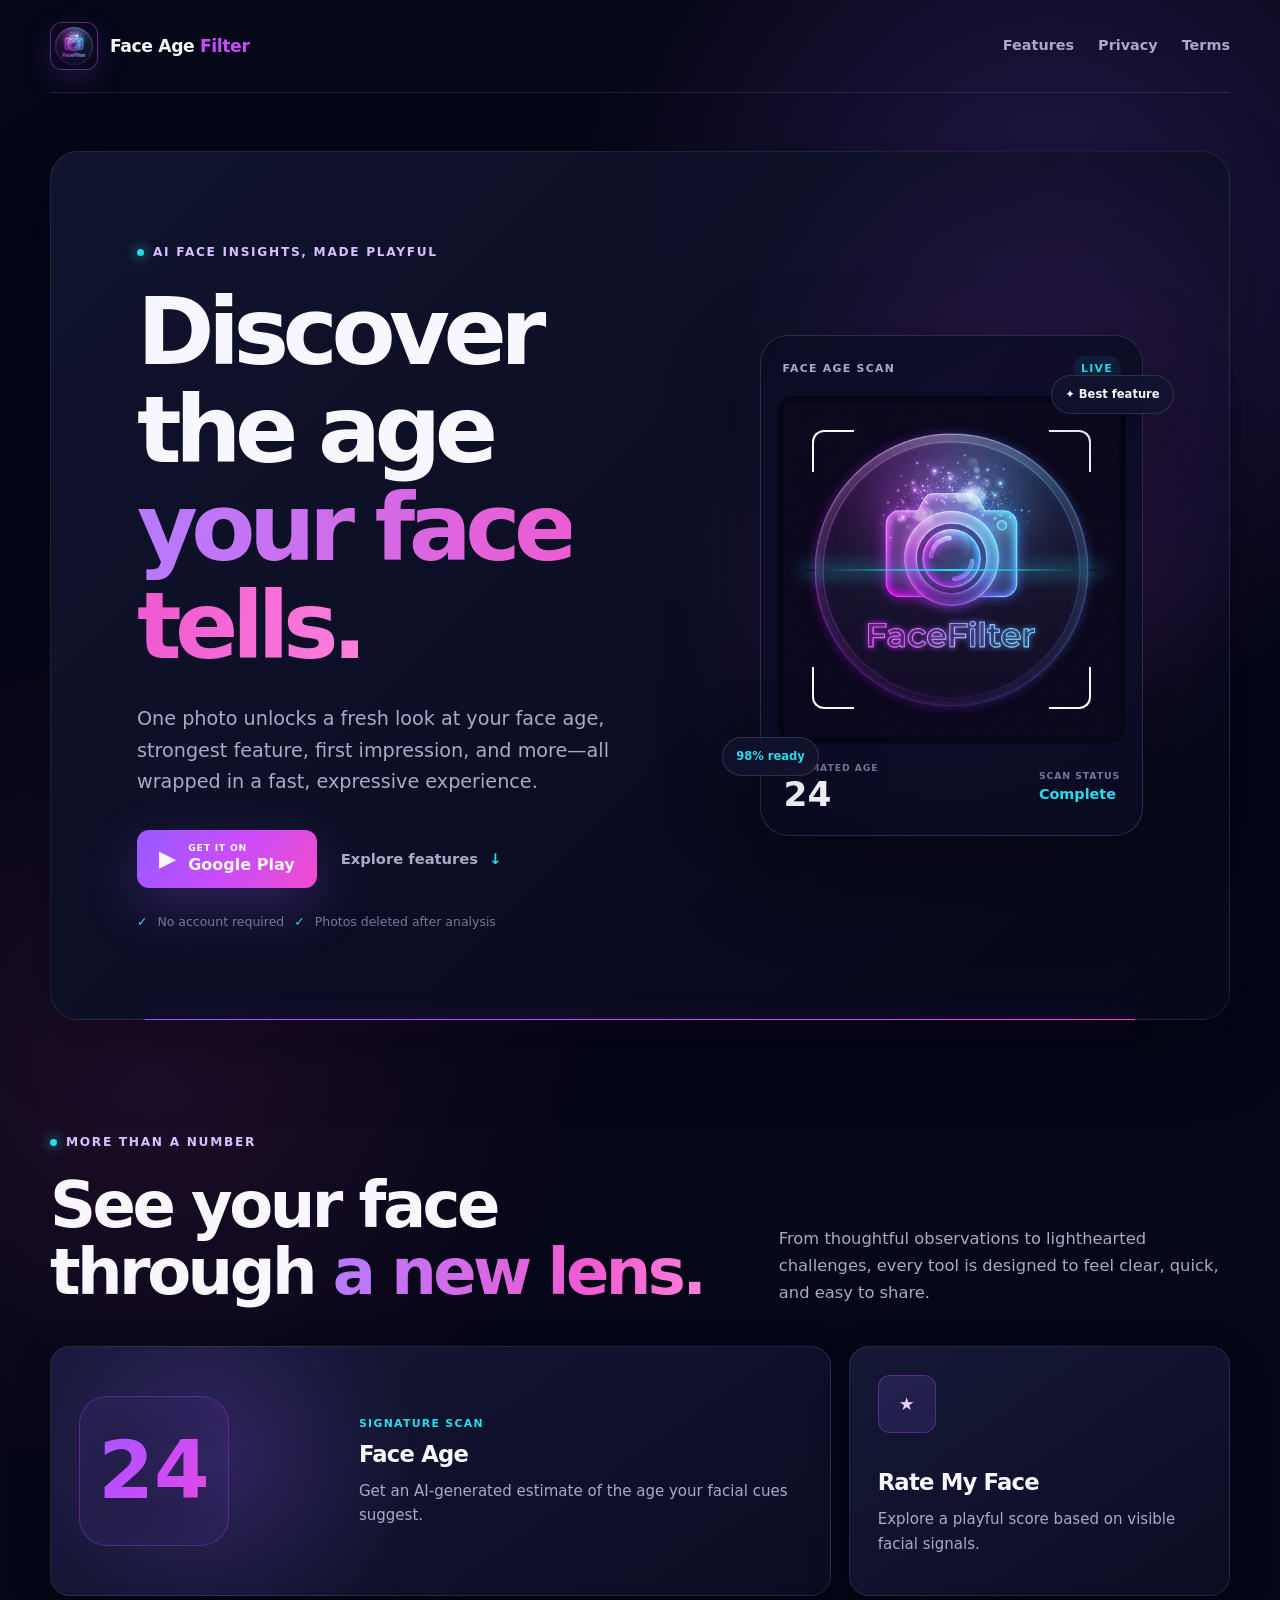
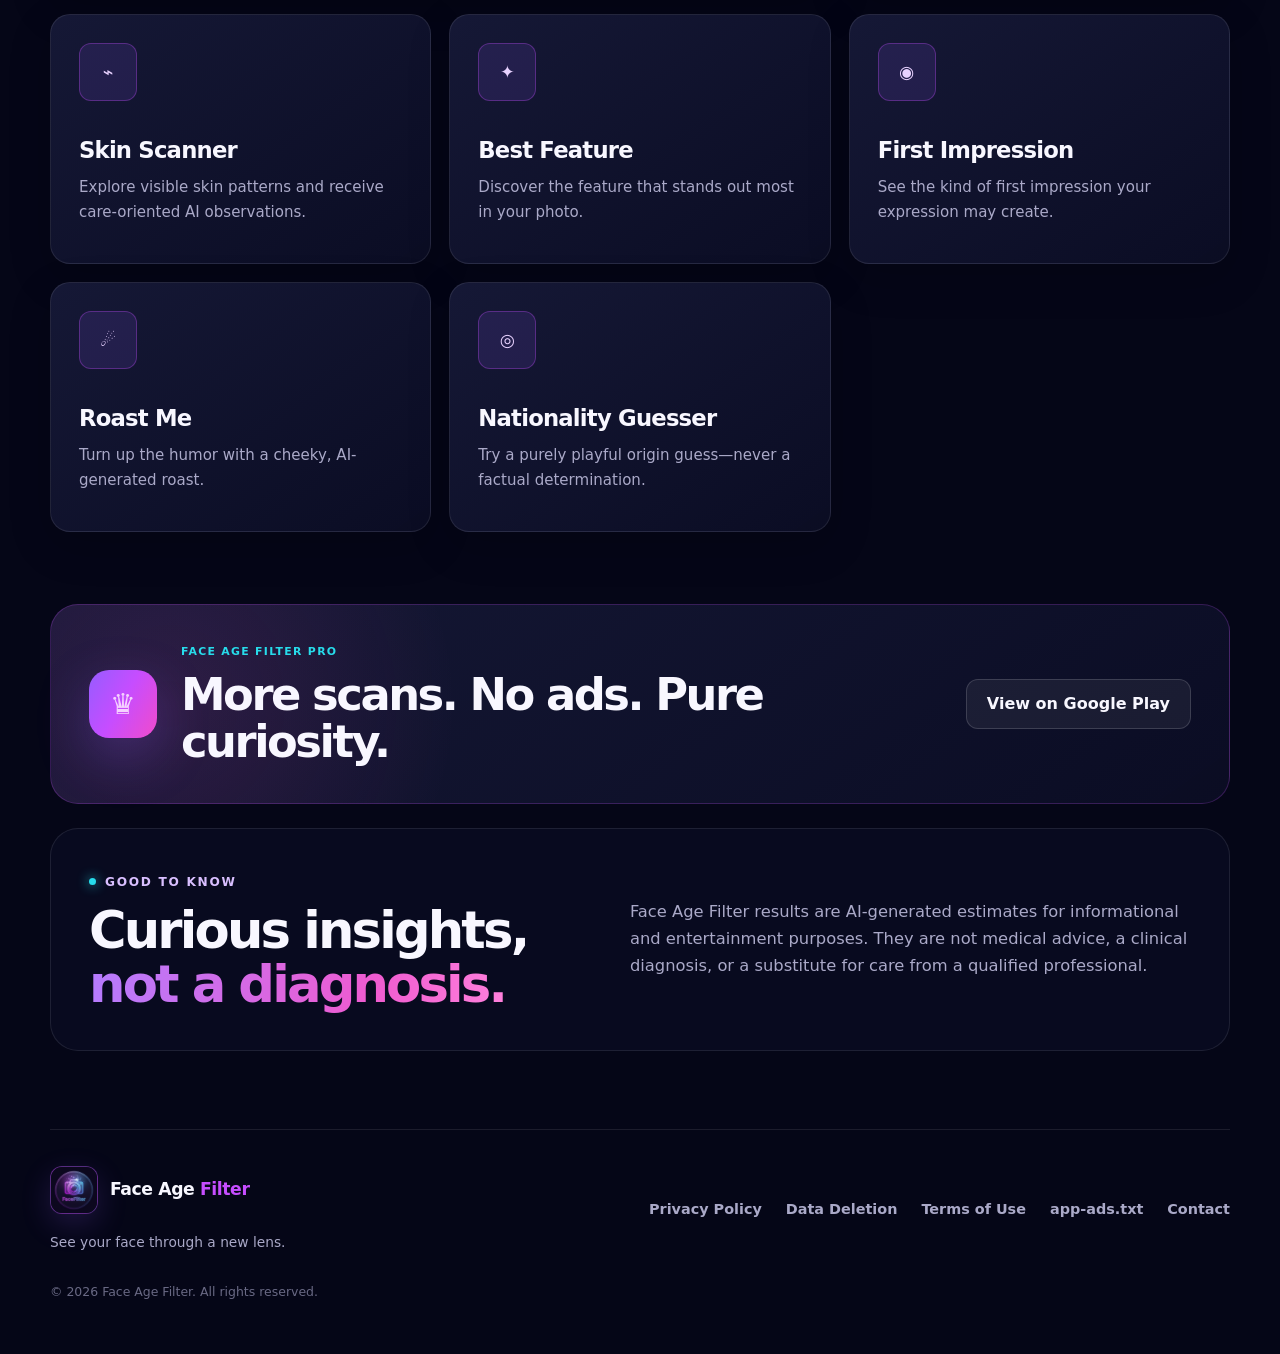
==== index.html @ 60242095 "Add files via upload" ====
<!doctype html>
<html lang="en">
<head>
  <meta charset="utf-8" />
  <meta name="viewport" content="width=device-width, initial-scale=1" />
  <meta
    name="description"
    content="Face Age Filter is a playful AI-powered Android app for face age estimates, facial insights, and shareable look analysis."
  />
  <meta name="theme-color" content="#050617" />
  <title>Face Age Filter — A New Lens on Your Face</title>
  <link rel="icon" type="image/png" href="./facefilter_logo.png" />
  <link rel="stylesheet" href="./styles.css" />
</head>
<body>
  <header class="site-header">
    <a class="brand" href="./" aria-label="Face Age Filter home">
      <span class="brand-mark"><img src="./facefilter_logo.png" alt="" width="54" height="54" /></span>
      <span>Face Age <strong>Filter</strong></span>
    </a>
    <nav aria-label="Site navigation">
      <a href="#features">Features</a>
      <a href="./privacy-policy.html">Privacy</a>
      <a href="./terms-of-use.html">Terms</a>
    </nav>
  </header>

  <main>
    <section class="hero">
      <div class="hero-copy">
        <p class="eyebrow"><span></span> AI face insights, made playful</p>
        <h1>Discover the age <span>your face tells.</span></h1>
        <p class="lede">
          One photo unlocks a fresh look at your face age, strongest feature,
          first impression, and more—all wrapped in a fast, expressive experience.
        </p>
        <div class="hero-actions">
          <a
            class="button"
            href="https://play.google.com/store/apps/details?id=com.cukkacreatives.faceagefilter.faceage"
          >
            <span class="button-icon" aria-hidden="true">▶</span>
            <span><small>GET IT ON</small>Google Play</span>
          </a>
          <a class="text-link" href="#features">Explore features <span aria-hidden="true">↓</span></a>
        </div>
        <p class="hero-note"><span>✓</span> No account required <span>✓</span> Photos deleted after analysis</p>
      </div>

      <div class="hero-visual" aria-hidden="true">
        <div class="visual-glow"></div>
        <div class="scan-card">
          <div class="scan-card-top">
            <span>FACE AGE SCAN</span>
            <span class="live-dot">LIVE</span>
          </div>
          <div class="portrait-frame">
            <img src="./facefilter_logo.png" alt="" width="420" height="420" />
            <span class="scan-line"></span>
            <span class="focus-corner focus-one"></span>
            <span class="focus-corner focus-two"></span>
            <span class="focus-corner focus-three"></span>
            <span class="focus-corner focus-four"></span>
          </div>
          <div class="result-row">
            <div><small>ESTIMATED AGE</small><strong>24</strong></div>
            <div><small>SCAN STATUS</small><b>Complete</b></div>
          </div>
        </div>
        <span class="floating-chip chip-top">✦ Best feature</span>
        <span class="floating-chip chip-bottom">98% ready</span>
      </div>
    </section>

    <section class="intro" id="features">
      <div>
        <p class="eyebrow"><span></span> More than a number</p>
        <h2>See your face through <span>a new lens.</span></h2>
      </div>
      <p>
        From thoughtful observations to lighthearted challenges, every tool is
        designed to feel clear, quick, and easy to share.
      </p>
    </section>

    <section class="feature-grid" aria-label="Face Age Filter features">
      <article class="feature-card feature-card-large">
        <span class="feature-icon">24</span>
        <div>
          <p class="feature-kicker">SIGNATURE SCAN</p>
          <h3>Face Age</h3>
          <p>Get an AI-generated estimate of the age your facial cues suggest.</p>
        </div>
      </article>
      <article class="feature-card">
        <span class="feature-icon">★</span>
        <h3>Rate My Face</h3>
        <p>Explore a playful score based on visible facial signals.</p>
      </article>
      <article class="feature-card">
        <span class="feature-icon">⌁</span>
        <h3>Skin Scanner</h3>
        <p>Explore visible skin patterns and receive care-oriented AI observations.</p>
      </article>
      <article class="feature-card">
        <span class="feature-icon">✦</span>
        <h3>Best Feature</h3>
        <p>Discover the feature that stands out most in your photo.</p>
      </article>
      <article class="feature-card">
        <span class="feature-icon">◉</span>
        <h3>First Impression</h3>
        <p>See the kind of first impression your expression may create.</p>
      </article>
      <article class="feature-card">
        <span class="feature-icon">☄</span>
        <h3>Roast Me</h3>
        <p>Turn up the humor with a cheeky, AI-generated roast.</p>
      </article>
      <article class="feature-card">
        <span class="feature-icon">◎</span>
        <h3>Nationality Guesser</h3>
        <p>Try a purely playful origin guess—never a factual determination.</p>
      </article>
    </section>

    <section class="premium-band">
      <div>
        <span class="premium-icon" aria-hidden="true">♛</span>
        <div>
          <p class="feature-kicker">FACE AGE FILTER PRO</p>
          <h2>More scans. No ads. Pure curiosity.</h2>
        </div>
      </div>
      <a
        class="button button-secondary"
        href="https://play.google.com/store/apps/details?id=com.cukkacreatives.faceagefilter.faceage"
      >View on Google Play</a>
    </section>

    <section class="notice" aria-labelledby="important-title">
      <div>
        <p class="eyebrow"><span></span> Good to know</p>
        <h2 id="important-title">Curious insights, <span>not a diagnosis.</span></h2>
      </div>
      <p>
        Face Age Filter results are AI-generated estimates for informational
        and entertainment purposes. They are not medical advice, a clinical
        diagnosis, or a substitute for care from a qualified professional.
      </p>
    </section>
  </main>

  <footer>
    <div class="footer-brand">
      <a class="brand" href="./" aria-label="Face Age Filter home">
        <span class="brand-mark"><img src="./facefilter_logo.png" alt="" width="46" height="46" /></span>
        <span>Face Age <strong>Filter</strong></span>
      </a>
      <p>See your face through a new lens.</p>
    </div>
    <div class="footer-links">
      <a href="./privacy-policy.html">Privacy Policy</a>
      <a href="./privacy-policy.html#data-deletion">Data Deletion</a>
      <a href="./terms-of-use.html">Terms of Use</a>
      <a href="./app-ads.txt">app-ads.txt</a>
      <a href="mailto:cukkacreatives@gmail.com">Contact</a>
    </div>
    <p class="copyright">© 2026 Face Age Filter. All rights reserved.</p>
  </footer>
</body>
</html>
---- styles.css ----
:root {
  color-scheme: dark;
  --color-background: #050617;
  --color-background-soft: #080a20;
  --color-surface: #0b0d24;
  --color-surface-raised: #11142e;
  --color-surface-bright: #171a39;
  --color-text: #f8f7ff;
  --color-text-muted: #aaa9c8;
  --color-violet: #965cff;
  --color-purple: #c64dff;
  --color-pink: #f14bcb;
  --color-cyan: #27dceb;
  --color-line: #342a61;
  --color-line-soft: rgb(255 255 255 / 9%);
  --gradient-brand: linear-gradient(120deg, var(--color-violet), var(--color-purple) 48%, var(--color-pink));
  --gradient-text: linear-gradient(100deg, #b47cff, #ef5bd0 68%, #ff81dc);
  --gradient-surface: linear-gradient(145deg, rgb(23 26 57 / 92%), rgb(11 13 36 / 96%));
  --radius-small: 12px;
  --radius-medium: 20px;
  --radius-large: 28px;
  --radius-pill: 999px;
  --shadow-card: 0 24px 80px rgb(0 0 0 / 28%);
  --shadow-brand: 0 18px 52px rgb(150 92 255 / 26%);
  --page-width: 1180px;
  --font-display: Inter, ui-sans-serif, system-ui, -apple-system, BlinkMacSystemFont, "Segoe UI", sans-serif;
  --transition-fast: 180ms ease;
}

* {
  box-sizing: border-box;
}

html {
  background: var(--color-background);
  scroll-behavior: smooth;
}

body {
  min-height: 100vh;
  margin: 0;
  color: var(--color-text);
  background:
    radial-gradient(circle at 82% 8%, rgb(150 92 255 / 20%), transparent 30rem),
    radial-gradient(circle at 12% 36%, rgb(241 75 203 / 10%), transparent 27rem),
    var(--color-background);
  font-family: var(--font-display);
  line-height: 1.65;
}

body::before {
  position: fixed;
  z-index: -1;
  inset: 0;
  background-image:
    linear-gradient(rgb(255 255 255 / 2.5%) 1px, transparent 1px),
    linear-gradient(90deg, rgb(255 255 255 / 2.5%) 1px, transparent 1px);
  background-size: 56px 56px;
  mask-image: linear-gradient(to bottom, black, transparent 72%);
  content: "";
  pointer-events: none;
}

a {
  color: inherit;
  text-underline-offset: 4px;
}

a:hover {
  color: var(--color-cyan);
}

a:focus-visible {
  outline: 3px solid var(--color-cyan);
  outline-offset: 4px;
}

.site-header,
main,
footer {
  width: min(calc(100% - 40px), var(--page-width));
  margin-inline: auto;
}

.site-header {
  display: flex;
  align-items: center;
  justify-content: space-between;
  gap: 28px;
  padding: 22px 0;
  border-bottom: 1px solid var(--color-line-soft);
}

.brand {
  display: inline-flex;
  align-items: center;
  gap: 12px;
  color: var(--color-text);
  font-size: 1.08rem;
  font-weight: 760;
  letter-spacing: -0.025em;
  text-decoration: none;
}

.brand strong {
  color: var(--color-purple);
}

.brand-mark {
  display: grid;
  overflow: hidden;
  width: 48px;
  height: 48px;
  border: 1px solid rgb(198 77 255 / 38%);
  border-radius: var(--radius-small);
  place-items: center;
  background: linear-gradient(145deg, rgb(198 77 255 / 20%), rgb(39 220 235 / 9%));
  box-shadow: 0 10px 30px rgb(150 92 255 / 18%);
}

.brand-mark img {
  width: 100%;
  height: 100%;
  object-fit: cover;
}

nav,
.footer-links {
  display: flex;
  flex-wrap: wrap;
  gap: 24px;
}

nav a,
.footer-links a {
  color: var(--color-text-muted);
  font-size: 0.9rem;
  font-weight: 650;
  text-decoration: none;
}

nav a[aria-current="page"] {
  color: var(--color-text);
}

main {
  padding: 58px 0 78px;
}

.hero {
  position: relative;
  display: grid;
  grid-template-columns: minmax(0, 1.04fr) minmax(360px, 0.76fr);
  gap: clamp(50px, 8vw, 100px);
  align-items: center;
  min-height: 650px;
  padding: clamp(48px, 7vw, 86px);
  border: 1px solid var(--color-line-soft);
  border-radius: var(--radius-large);
  background:
    radial-gradient(circle at 85% 28%, rgb(198 77 255 / 15%), transparent 20rem),
    linear-gradient(135deg, rgb(17 20 46 / 98%), rgb(7 8 28 / 96%));
  box-shadow: var(--shadow-card);
}

.hero::after {
  position: absolute;
  right: 8%;
  bottom: -1px;
  left: 8%;
  height: 1px;
  background: var(--gradient-brand);
  box-shadow: 0 0 24px rgb(198 77 255 / 60%);
  content: "";
}

.hero-copy,
.hero-visual {
  position: relative;
  z-index: 1;
}

.eyebrow {
  display: inline-flex;
  align-items: center;
  gap: 9px;
  margin: 0 0 20px;
  color: #d9bfff;
  font-size: 0.76rem;
  font-weight: 800;
  letter-spacing: 0.14em;
  text-transform: uppercase;
}

.eyebrow > span {
  width: 7px;
  height: 7px;
  border-radius: var(--radius-pill);
  background: var(--color-cyan);
  box-shadow: 0 0 12px var(--color-cyan);
}

h1,
h2,
h3,
p {
  overflow-wrap: break-word;
}

h1,
h2,
h3 {
  line-height: 1.05;
}

h1 {
  max-width: 700px;
  margin: 0;
  font-size: clamp(3.35rem, 7.3vw, 6.8rem);
  font-weight: 820;
  letter-spacing: -0.07em;
}

h1 span,
.intro h2 span,
.notice h2 span {
  color: transparent;
  background: var(--gradient-text);
  background-clip: text;
  -webkit-background-clip: text;
}

.lede {
  max-width: 650px;
  margin: 28px 0 32px;
  color: var(--color-text-muted);
  font-size: clamp(1.03rem, 2vw, 1.2rem);
}

.hero-actions {
  display: flex;
  flex-wrap: wrap;
  gap: 24px;
  align-items: center;
}

.button {
  display: inline-flex;
  align-items: center;
  gap: 12px;
  min-height: 58px;
  padding: 11px 22px;
  border: 0;
  border-radius: var(--radius-small);
  color: var(--color-text);
  background: var(--gradient-brand);
  box-shadow: var(--shadow-brand);
  font-size: 1rem;
  font-weight: 760;
  line-height: 1.15;
  text-decoration: none;
}

.button:hover {
  color: var(--color-text);
  box-shadow: 0 20px 58px rgb(198 77 255 / 38%);
  transform: translateY(-2px);
}

.button small {
  display: block;
  margin-bottom: 2px;
  font-size: 0.58rem;
  font-weight: 700;
  letter-spacing: 0.08em;
}

.button-icon {
  font-size: 1.4rem;
}

.text-link {
  color: var(--color-text-muted);
  font-size: 0.92rem;
  font-weight: 700;
  text-decoration: none;
}

.text-link span {
  margin-left: 6px;
  color: var(--color-cyan);
}

.hero-note {
  display: flex;
  flex-wrap: wrap;
  gap: 8px 10px;
  margin: 24px 0 0;
  color: #777796;
  font-size: 0.78rem;
}

.hero-note span {
  color: var(--color-cyan);
}

.hero-visual {
  display: grid;
  place-items: center;
}

.visual-glow {
  position: absolute;
  width: 88%;
  aspect-ratio: 1;
  border-radius: 50%;
  background: var(--gradient-brand);
  filter: blur(70px);
  opacity: 0.23;
}

.scan-card {
  position: relative;
  width: min(100%, 390px);
  padding: 16px;
  border: 1px solid rgb(255 255 255 / 13%);
  border-radius: var(--radius-large);
  background: rgb(11 13 36 / 84%);
  box-shadow: 0 34px 90px rgb(0 0 0 / 40%);
  backdrop-filter: blur(18px);
}

.scan-card-top,
.result-row {
  display: flex;
  align-items: center;
  justify-content: space-between;
  gap: 16px;
}

.scan-card-top {
  padding: 4px 5px 14px;
  color: var(--color-text-muted);
  font-size: 0.68rem;
  font-weight: 800;
  letter-spacing: 0.12em;
}

.live-dot {
  padding: 4px 8px;
  border-radius: var(--radius-pill);
  color: var(--color-cyan);
  background: rgb(39 220 235 / 9%);
}

.portrait-frame {
  position: relative;
  display: grid;
  overflow: hidden;
  aspect-ratio: 1;
  border-radius: var(--radius-medium);
  place-items: center;
  background:
    radial-gradient(circle, rgb(198 77 255 / 16%), transparent 64%),
    var(--color-background);
}

.portrait-frame img {
  width: 96%;
  height: 96%;
  object-fit: cover;
}

.scan-line {
  position: absolute;
  left: 8%;
  width: 84%;
  height: 2px;
  border-radius: var(--radius-pill);
  background: linear-gradient(90deg, transparent, var(--color-cyan), transparent);
  box-shadow: 0 0 18px 3px rgb(39 220 235 / 45%);
}

.focus-corner {
  position: absolute;
  width: 42px;
  height: 42px;
  border-color: var(--color-purple);
}

.focus-one {
  top: 10%;
  left: 10%;
  border-top: 2px solid;
  border-left: 2px solid;
  border-radius: var(--radius-small) 0 0;
}

.focus-two {
  top: 10%;
  right: 10%;
  border-top: 2px solid;
  border-right: 2px solid;
  border-radius: 0 var(--radius-small) 0 0;
}

.focus-three {
  right: 10%;
  bottom: 10%;
  border-right: 2px solid;
  border-bottom: 2px solid;
  border-radius: 0 0 var(--radius-small);
}

.focus-four {
  bottom: 10%;
  left: 10%;
  border-bottom: 2px solid;
  border-left: 2px solid;
  border-radius: 0 0 0 var(--radius-small);
}

.result-row {
  padding: 16px 6px 4px;
}

.result-row div {
  display: grid;
}

.result-row small {
  color: #777796;
  font-size: 0.58rem;
  font-weight: 760;
  letter-spacing: 0.1em;
}

.result-row strong {
  color: var(--color-text);
  font-size: 2.15rem;
  line-height: 1.15;
}

.result-row b {
  color: var(--color-cyan);
  font-size: 0.9rem;
}

.floating-chip {
  position: absolute;
  z-index: 2;
  padding: 9px 13px;
  border: 1px solid rgb(255 255 255 / 12%);
  border-radius: var(--radius-pill);
  color: var(--color-text);
  background: rgb(17 20 46 / 84%);
  box-shadow: var(--shadow-card);
  font-size: 0.72rem;
  font-weight: 700;
  backdrop-filter: blur(12px);
}

.chip-top {
  top: 8%;
  right: -8%;
}

.chip-bottom {
  bottom: 12%;
  left: -10%;
  color: var(--color-cyan);
}

.intro {
  display: grid;
  grid-template-columns: minmax(0, 1.2fr) minmax(280px, 0.8fr);
  gap: 52px;
  align-items: end;
  padding: 108px 0 40px;
}

.intro h2,
.notice h2,
.premium-band h2 {
  margin: 0;
  font-size: clamp(2.25rem, 5vw, 4.2rem);
  font-weight: 790;
  letter-spacing: -0.055em;
}

.intro > p,
.notice > p {
  margin: 0;
  color: var(--color-text-muted);
  font-size: 1.02rem;
}

.feature-grid {
  display: grid;
  grid-template-columns: repeat(3, 1fr);
  gap: 18px;
}

.feature-card {
  min-height: 250px;
  padding: 28px;
  border: 1px solid var(--color-line-soft);
  border-radius: var(--radius-medium);
  background: var(--gradient-surface);
  box-shadow: 0 14px 44px rgb(0 0 0 / 16%);
}

.feature-card-large {
  display: grid;
  grid-column: span 2;
  grid-template-columns: 0.56fr 1fr;
  gap: 32px;
  align-items: center;
  background:
    radial-gradient(circle at 20% 45%, rgb(150 92 255 / 22%), transparent 13rem),
    var(--gradient-surface);
}

.feature-icon {
  display: grid;
  width: 58px;
  height: 58px;
  margin-bottom: 38px;
  border: 1px solid rgb(198 77 255 / 32%);
  border-radius: var(--radius-small);
  place-items: center;
  color: #e8d2ff;
  background: rgb(150 92 255 / 13%);
  font-size: 1.1rem;
  font-weight: 790;
}

.feature-card-large .feature-icon {
  width: 150px;
  height: 150px;
  margin: 0;
  border-radius: var(--radius-large);
  color: transparent;
  background: var(--gradient-brand);
  background-clip: text;
  -webkit-background-clip: text;
  font-size: 5rem;
  box-shadow: inset 0 0 50px rgb(150 92 255 / 12%);
}

.feature-kicker {
  margin: 0 0 10px;
  color: var(--color-cyan);
  font-size: 0.68rem;
  font-weight: 800;
  letter-spacing: 0.12em;
}

.feature-card h3 {
  margin: 0 0 12px;
  font-size: 1.42rem;
  letter-spacing: -0.035em;
}

.feature-card p:last-child {
  margin: 0;
  color: var(--color-text-muted);
  font-size: 0.94rem;
}

.premium-band,
.notice {
  display: grid;
  grid-template-columns: minmax(0, 1fr) auto;
  gap: 36px;
  align-items: center;
  margin-top: 72px;
  padding: 38px;
  border: 1px solid rgb(198 77 255 / 22%);
  border-radius: var(--radius-large);
  background:
    radial-gradient(circle at 10% 50%, rgb(241 75 203 / 12%), transparent 18rem),
    var(--gradient-surface);
}

.premium-band > div {
  display: flex;
  gap: 24px;
  align-items: center;
}

.premium-icon {
  display: grid;
  flex: 0 0 auto;
  width: 68px;
  height: 68px;
  border-radius: var(--radius-medium);
  place-items: center;
  color: #f5d1ff;
  background: var(--gradient-brand);
  box-shadow: var(--shadow-brand);
  font-size: 1.8rem;
}

.premium-band h2 {
  font-size: clamp(1.7rem, 3.5vw, 2.8rem);
}

.button-secondary {
  min-height: 50px;
  padding-inline: 20px;
  border: 1px solid rgb(255 255 255 / 15%);
  background: rgb(255 255 255 / 6%);
  box-shadow: none;
  white-space: nowrap;
}

.notice {
  grid-template-columns: minmax(300px, 0.9fr) minmax(0, 1fr);
  margin-top: 24px;
  border-color: var(--color-line-soft);
  background: rgb(11 13 36 / 70%);
}

.notice .eyebrow {
  margin-bottom: 12px;
}

.notice h2 {
  font-size: clamp(1.9rem, 4vw, 3.25rem);
}

.legal {
  max-width: 850px;
  padding-top: 76px;
  padding-bottom: 98px;
}

.legal h1 {
  margin: 0 0 22px;
  font-size: clamp(3.2rem, 8vw, 6rem);
  font-weight: 820;
  letter-spacing: -0.065em;
}

.legal h2 {
  margin: 50px 0 14px;
  padding-bottom: 12px;
  border-bottom: 1px solid var(--color-line-soft);
  color: #dcc6ff;
  font-size: 1.35rem;
  letter-spacing: -0.025em;
}

.legal p,
.legal li {
  color: #c7c5da;
  font-size: 1rem;
}

.legal .updated {
  margin-bottom: 44px;
  color: var(--color-text-muted);
  font-size: 0.86rem;
}

.legal li + li {
  margin-top: 10px;
}

.legal a {
  color: #cfa4ff;
}

footer {
  display: grid;
  grid-template-columns: 1fr auto;
  gap: 28px 48px;
  padding: 36px 0 52px;
  border-top: 1px solid var(--color-line-soft);
  color: var(--color-text-muted);
}

.footer-brand p {
  margin: 10px 0 0;
  font-size: 0.86rem;
}

.footer-links {
  align-items: center;
  justify-content: flex-end;
}

.copyright {
  grid-column: 1 / -1;
  margin: 0;
  color: #696984;
  font-size: 0.78rem;
}

@media (max-width: 900px) {
  .hero {
    grid-template-columns: 1fr;
  }

  .hero-visual {
    width: min(100%, 470px);
    margin-inline: auto;
  }

  .feature-grid {
    grid-template-columns: repeat(2, 1fr);
  }

  .feature-card-large {
    grid-column: span 2;
  }
}

@media (max-width: 680px) {
  .site-header,
  main,
  footer {
    width: min(calc(100% - 28px), var(--page-width));
  }

  .site-header,
  footer {
    align-items: flex-start;
    grid-template-columns: 1fr;
  }

  .site-header {
    flex-direction: column;
  }

  nav,
  .footer-links {
    gap: 16px;
    justify-content: flex-start;
  }

  main {
    padding-top: 28px;
  }

  .hero {
    min-height: auto;
    padding: 32px 22px;
  }

  h1 {
    font-size: clamp(3rem, 16vw, 4.6rem);
  }

  .hero-visual {
    display: none;
  }

  .intro,
  .feature-grid,
  .premium-band,
  .notice {
    grid-template-columns: 1fr;
  }

  .intro {
    gap: 18px;
    padding-top: 78px;
  }

  .feature-card-large {
    grid-column: span 1;
    grid-template-columns: 1fr;
  }

  .feature-card-large .feature-icon {
    width: 110px;
    height: 110px;
    font-size: 3.6rem;
  }

  .premium-band,
  .notice {
    padding: 28px 22px;
  }

  .premium-band > div {
    align-items: flex-start;
    flex-direction: column;
  }

  .button-secondary {
    width: 100%;
    justify-content: center;
  }
}

@media (prefers-reduced-motion: no-preference) {
  .button,
  .feature-card {
    transition: transform var(--transition-fast), border-color var(--transition-fast), box-shadow var(--transition-fast);
  }

  .feature-card:hover {
    border-color: rgb(198 77 255 / 34%);
    box-shadow: 0 20px 60px rgb(0 0 0 / 24%);
    transform: translateY(-4px);
  }

  .scan-line {
    animation: scan 3.2s ease-in-out infinite;
  }

  .floating-chip {
    animation: float 4s ease-in-out infinite;
  }

  .chip-bottom {
    animation-delay: -2s;
  }
}

@keyframes scan {
  0%,
  100% {
    top: 18%;
  }

  50% {
    top: 82%;
  }
}

@keyframes float {
  0%,
  100% {
    transform: translateY(0);
  }

  50% {
    transform: translateY(-8px);
  }
}
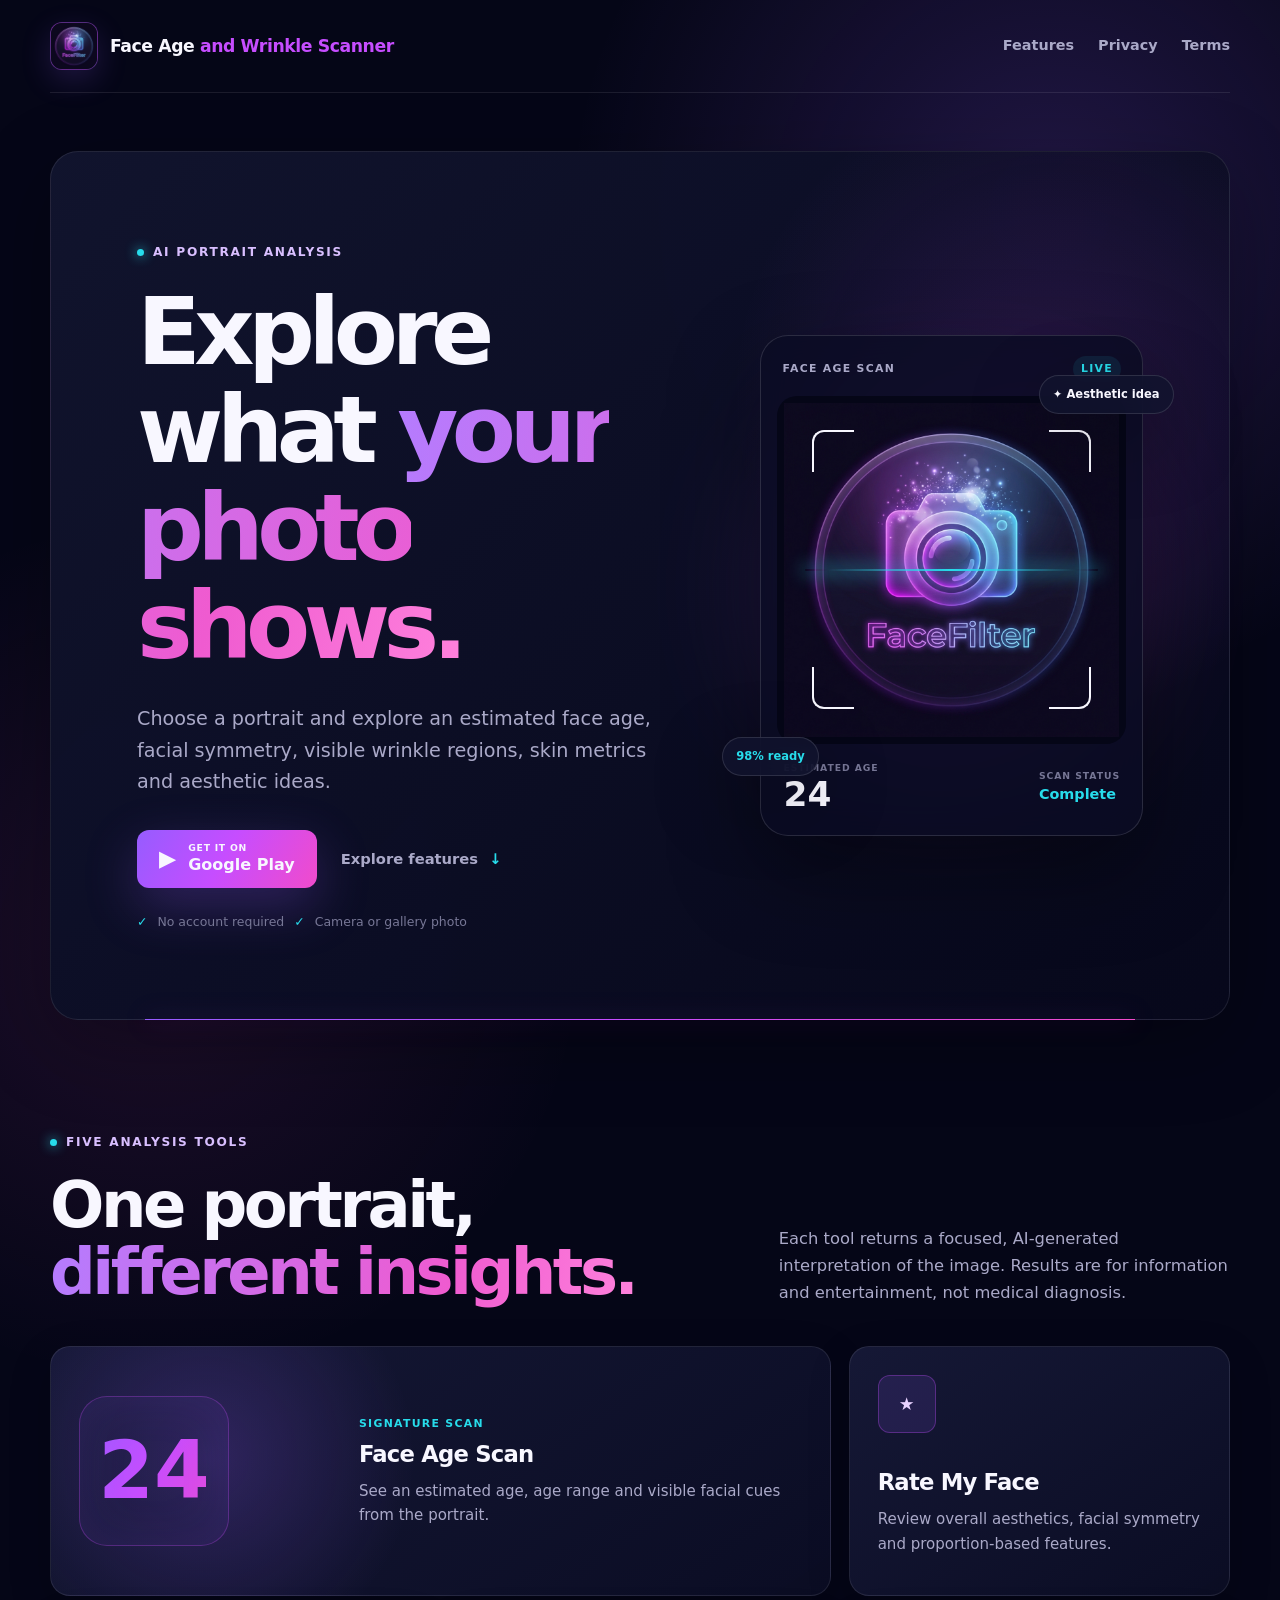
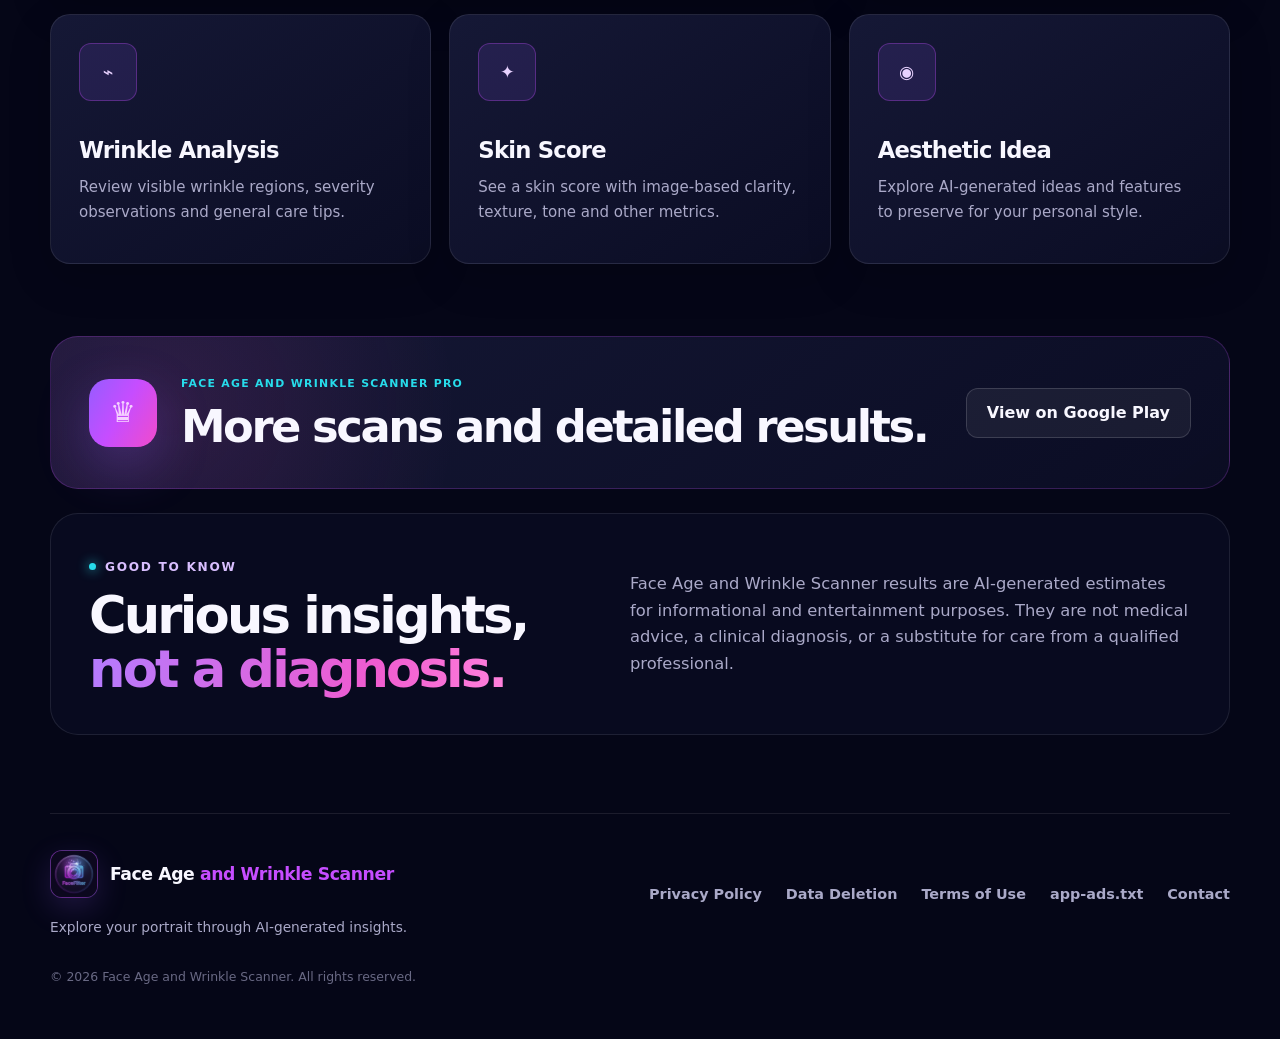
==== commit 722b117a: "Add files via upload" ====
--- a/index.html
+++ b/index.html
@@ -5,18 +5,18 @@
   <meta name="viewport" content="width=device-width, initial-scale=1" />
   <meta
     name="description"
-    content="Face Age Filter is a playful AI-powered Android app for face age estimates, facial insights, and shareable look analysis."
+    content="Face Age and Wrinkle Scanner analyzes a portrait with AI to show face age estimates, facial symmetry, wrinkle regions, skin metrics and aesthetic ideas."
   />
   <meta name="theme-color" content="#050617" />
-  <title>Face Age Filter — A New Lens on Your Face</title>
-  <link rel="icon" type="image/png" href="./facefilter_logo.png" />
+  <title>Face Age and Wrinkle Scanner — AI Face Analysis</title>
+  <link rel="icon" type="image/png" href="./faceage_logo.png" />
   <link rel="stylesheet" href="./styles.css" />
 </head>
 <body>
   <header class="site-header">
-    <a class="brand" href="./" aria-label="Face Age Filter home">
-      <span class="brand-mark"><img src="./facefilter_logo.png" alt="" width="54" height="54" /></span>
-      <span>Face Age <strong>Filter</strong></span>
+    <a class="brand" href="./" aria-label="Face Age and Wrinkle Scanner home">
+      <span class="brand-mark"><img src="./faceage_logo.png" alt="" width="54" height="54" /></span>
+      <span>Face Age <strong>and Wrinkle Scanner</strong></span>
     </a>
     <nav aria-label="Site navigation">
       <a href="#features">Features</a>
@@ -28,11 +28,11 @@
   <main>
     <section class="hero">
       <div class="hero-copy">
-        <p class="eyebrow"><span></span> AI face insights, made playful</p>
-        <h1>Discover the age <span>your face tells.</span></h1>
+        <p class="eyebrow"><span></span> AI portrait analysis</p>
+        <h1>Explore what <span>your photo shows.</span></h1>
         <p class="lede">
-          One photo unlocks a fresh look at your face age, strongest feature,
-          first impression, and more—all wrapped in a fast, expressive experience.
+          Choose a portrait and explore an estimated face age, facial symmetry,
+          visible wrinkle regions, skin metrics and aesthetic ideas.
         </p>
         <div class="hero-actions">
           <a
@@ -44,7 +44,7 @@
           </a>
           <a class="text-link" href="#features">Explore features <span aria-hidden="true">↓</span></a>
         </div>
-        <p class="hero-note"><span>✓</span> No account required <span>✓</span> Photos deleted after analysis</p>
+        <p class="hero-note"><span>✓</span> No account required <span>✓</span> Camera or gallery photo</p>
       </div>
 
       <div class="hero-visual" aria-hidden="true">
@@ -55,7 +55,7 @@
             <span class="live-dot">LIVE</span>
           </div>
           <div class="portrait-frame">
-            <img src="./facefilter_logo.png" alt="" width="420" height="420" />
+            <img src="./faceage_logo.png" alt="" width="420" height="420" />
             <span class="scan-line"></span>
             <span class="focus-corner focus-one"></span>
             <span class="focus-corner focus-two"></span>
@@ -67,60 +67,50 @@
             <div><small>SCAN STATUS</small><b>Complete</b></div>
           </div>
         </div>
-        <span class="floating-chip chip-top">✦ Best feature</span>
+        <span class="floating-chip chip-top">✦ Aesthetic idea</span>
         <span class="floating-chip chip-bottom">98% ready</span>
       </div>
     </section>
 
     <section class="intro" id="features">
       <div>
-        <p class="eyebrow"><span></span> More than a number</p>
-        <h2>See your face through <span>a new lens.</span></h2>
+        <p class="eyebrow"><span></span> Five analysis tools</p>
+        <h2>One portrait, <span>different insights.</span></h2>
       </div>
       <p>
-        From thoughtful observations to lighthearted challenges, every tool is
-        designed to feel clear, quick, and easy to share.
+        Each tool returns a focused, AI-generated interpretation of the image.
+        Results are for information and entertainment, not medical diagnosis.
       </p>
     </section>
 
-    <section class="feature-grid" aria-label="Face Age Filter features">
+    <section class="feature-grid" aria-label="Face Age and Wrinkle Scanner features">
       <article class="feature-card feature-card-large">
         <span class="feature-icon">24</span>
         <div>
           <p class="feature-kicker">SIGNATURE SCAN</p>
-          <h3>Face Age</h3>
-          <p>Get an AI-generated estimate of the age your facial cues suggest.</p>
+        <h3>Face Age Scan</h3>
+            <p>See an estimated age, age range and visible facial cues from the portrait.</p>
         </div>
       </article>
       <article class="feature-card">
         <span class="feature-icon">★</span>
         <h3>Rate My Face</h3>
-        <p>Explore a playful score based on visible facial signals.</p>
+        <p>Review overall aesthetics, facial symmetry and proportion-based features.</p>
       </article>
       <article class="feature-card">
         <span class="feature-icon">⌁</span>
-        <h3>Skin Scanner</h3>
-        <p>Explore visible skin patterns and receive care-oriented AI observations.</p>
+        <h3>Wrinkle Analysis</h3>
+        <p>Review visible wrinkle regions, severity observations and general care tips.</p>
       </article>
       <article class="feature-card">
         <span class="feature-icon">✦</span>
-        <h3>Best Feature</h3>
-        <p>Discover the feature that stands out most in your photo.</p>
+        <h3>Skin Score</h3>
+        <p>See a skin score with image-based clarity, texture, tone and other metrics.</p>
       </article>
       <article class="feature-card">
         <span class="feature-icon">◉</span>
-        <h3>First Impression</h3>
-        <p>See the kind of first impression your expression may create.</p>
-      </article>
-      <article class="feature-card">
-        <span class="feature-icon">☄</span>
-        <h3>Roast Me</h3>
-        <p>Turn up the humor with a cheeky, AI-generated roast.</p>
-      </article>
-      <article class="feature-card">
-        <span class="feature-icon">◎</span>
-        <h3>Nationality Guesser</h3>
-        <p>Try a purely playful origin guess—never a factual determination.</p>
+        <h3>Aesthetic Idea</h3>
+        <p>Explore AI-generated ideas and features to preserve for your personal style.</p>
       </article>
     </section>
 
@@ -128,8 +118,8 @@
       <div>
         <span class="premium-icon" aria-hidden="true">♛</span>
         <div>
-          <p class="feature-kicker">FACE AGE FILTER PRO</p>
-          <h2>More scans. No ads. Pure curiosity.</h2>
+        <p class="feature-kicker">FACE AGE AND WRINKLE SCANNER PRO</p>
+          <h2>More scans and detailed results.</h2>
         </div>
       </div>
       <a
@@ -144,7 +134,7 @@
         <h2 id="important-title">Curious insights, <span>not a diagnosis.</span></h2>
       </div>
       <p>
-        Face Age Filter results are AI-generated estimates for informational
+        Face Age and Wrinkle Scanner results are AI-generated estimates for informational
         and entertainment purposes. They are not medical advice, a clinical
         diagnosis, or a substitute for care from a qualified professional.
       </p>
@@ -153,11 +143,11 @@
 
   <footer>
     <div class="footer-brand">
-      <a class="brand" href="./" aria-label="Face Age Filter home">
-        <span class="brand-mark"><img src="./facefilter_logo.png" alt="" width="46" height="46" /></span>
-        <span>Face Age <strong>Filter</strong></span>
+      <a class="brand" href="./" aria-label="Face Age and Wrinkle Scanner home">
+        <span class="brand-mark"><img src="./faceage_logo.png" alt="" width="46" height="46" /></span>
+        <span>Face Age <strong>and Wrinkle Scanner</strong></span>
       </a>
-      <p>See your face through a new lens.</p>
+      <p>Explore your portrait through AI-generated insights.</p>
     </div>
     <div class="footer-links">
       <a href="./privacy-policy.html">Privacy Policy</a>
@@ -166,7 +156,7 @@
       <a href="./app-ads.txt">app-ads.txt</a>
       <a href="mailto:cukkacreatives@gmail.com">Contact</a>
     </div>
-    <p class="copyright">© 2026 Face Age Filter. All rights reserved.</p>
+    <p class="copyright">© 2026 Face Age and Wrinkle Scanner. All rights reserved.</p>
   </footer>
 </body>
 </html>
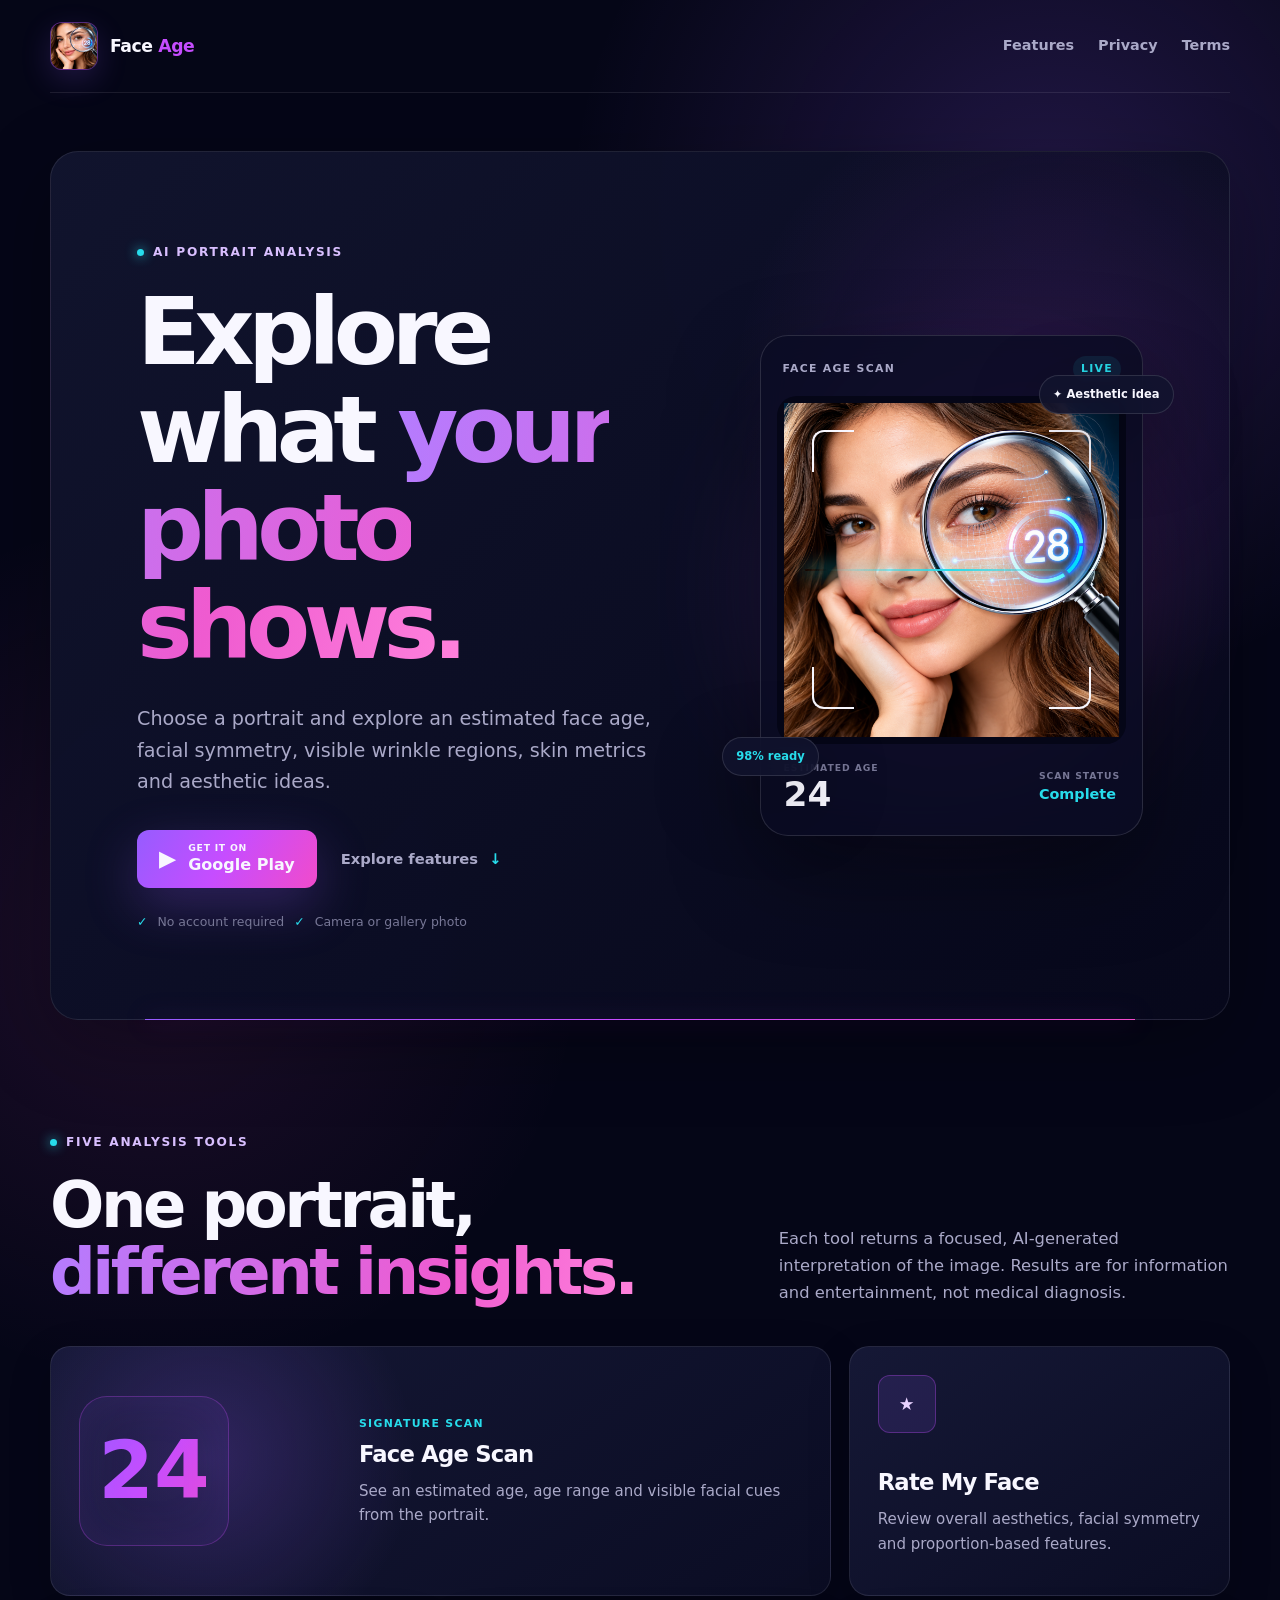
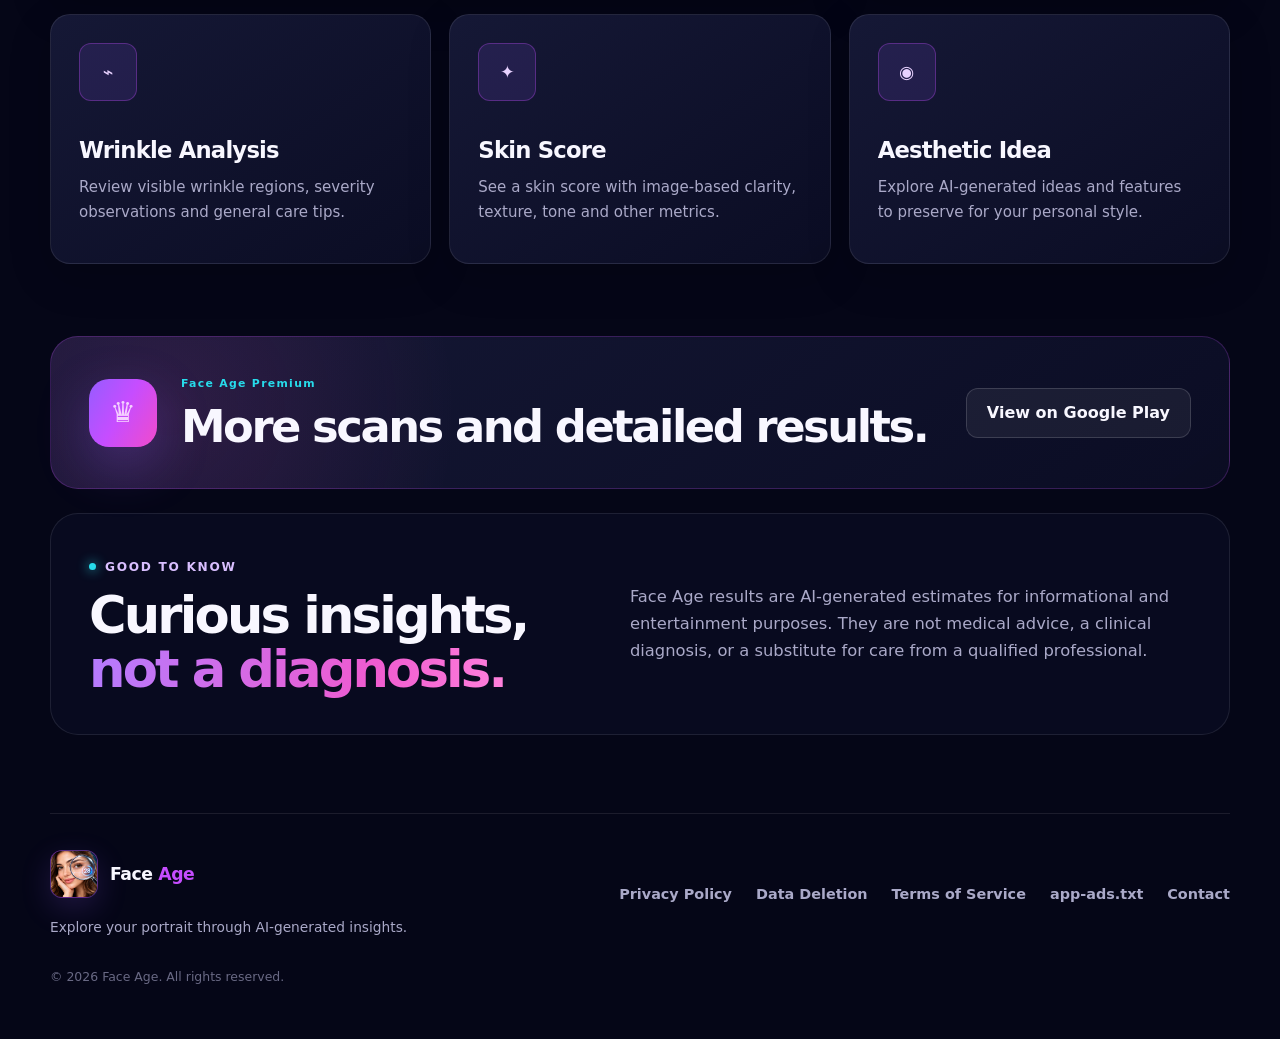
==== commit 768d30d9: "Add files via upload" ====
--- a/index.html
+++ b/index.html
@@ -5,23 +5,23 @@
   <meta name="viewport" content="width=device-width, initial-scale=1" />
   <meta
     name="description"
-    content="Face Age and Wrinkle Scanner analyzes a portrait with AI to show face age estimates, facial symmetry, wrinkle regions, skin metrics and aesthetic ideas."
+    content="Face Age analyzes a portrait with AI to show face age estimates, facial symmetry, wrinkle regions, skin metrics and aesthetic ideas."
   />
   <meta name="theme-color" content="#050617" />
-  <title>Face Age and Wrinkle Scanner — AI Face Analysis</title>
+  <title>Face Age — AI Face Analysis</title>
   <link rel="icon" type="image/png" href="./faceage_logo.png" />
   <link rel="stylesheet" href="./styles.css" />
 </head>
 <body>
   <header class="site-header">
-    <a class="brand" href="./" aria-label="Face Age and Wrinkle Scanner home">
+    <a class="brand" href="./" aria-label="Face Age home">
       <span class="brand-mark"><img src="./faceage_logo.png" alt="" width="54" height="54" /></span>
-      <span>Face Age <strong>and Wrinkle Scanner</strong></span>
+      <span>Face <strong>Age</strong></span>
     </a>
     <nav aria-label="Site navigation">
       <a href="#features">Features</a>
       <a href="./privacy-policy.html">Privacy</a>
-      <a href="./terms-of-use.html">Terms</a>
+      <a href="./terms-of-service.html">Terms</a>
     </nav>
   </header>
 
@@ -83,7 +83,7 @@
       </p>
     </section>
 
-    <section class="feature-grid" aria-label="Face Age and Wrinkle Scanner features">
+    <section class="feature-grid" aria-label="Face Age features">
       <article class="feature-card feature-card-large">
         <span class="feature-icon">24</span>
         <div>
@@ -118,7 +118,7 @@
       <div>
         <span class="premium-icon" aria-hidden="true">♛</span>
         <div>
-        <p class="feature-kicker">FACE AGE AND WRINKLE SCANNER PRO</p>
+        <p class="feature-kicker">Face Age Premium</p>
           <h2>More scans and detailed results.</h2>
         </div>
       </div>
@@ -134,7 +134,7 @@
         <h2 id="important-title">Curious insights, <span>not a diagnosis.</span></h2>
       </div>
       <p>
-        Face Age and Wrinkle Scanner results are AI-generated estimates for informational
+        Face Age results are AI-generated estimates for informational
         and entertainment purposes. They are not medical advice, a clinical
         diagnosis, or a substitute for care from a qualified professional.
       </p>
@@ -143,20 +143,20 @@
 
   <footer>
     <div class="footer-brand">
-      <a class="brand" href="./" aria-label="Face Age and Wrinkle Scanner home">
+      <a class="brand" href="./" aria-label="Face Age home">
         <span class="brand-mark"><img src="./faceage_logo.png" alt="" width="46" height="46" /></span>
-        <span>Face Age <strong>and Wrinkle Scanner</strong></span>
+        <span>Face <strong>Age</strong></span>
       </a>
       <p>Explore your portrait through AI-generated insights.</p>
     </div>
     <div class="footer-links">
       <a href="./privacy-policy.html">Privacy Policy</a>
       <a href="./privacy-policy.html#data-deletion">Data Deletion</a>
-      <a href="./terms-of-use.html">Terms of Use</a>
+      <a href="./terms-of-service.html">Terms of Service</a>
       <a href="./app-ads.txt">app-ads.txt</a>
       <a href="mailto:cukkacreatives@gmail.com">Contact</a>
     </div>
-    <p class="copyright">© 2026 Face Age and Wrinkle Scanner. All rights reserved.</p>
+    <p class="copyright">© 2026 Face Age. All rights reserved.</p>
   </footer>
 </body>
 </html>
